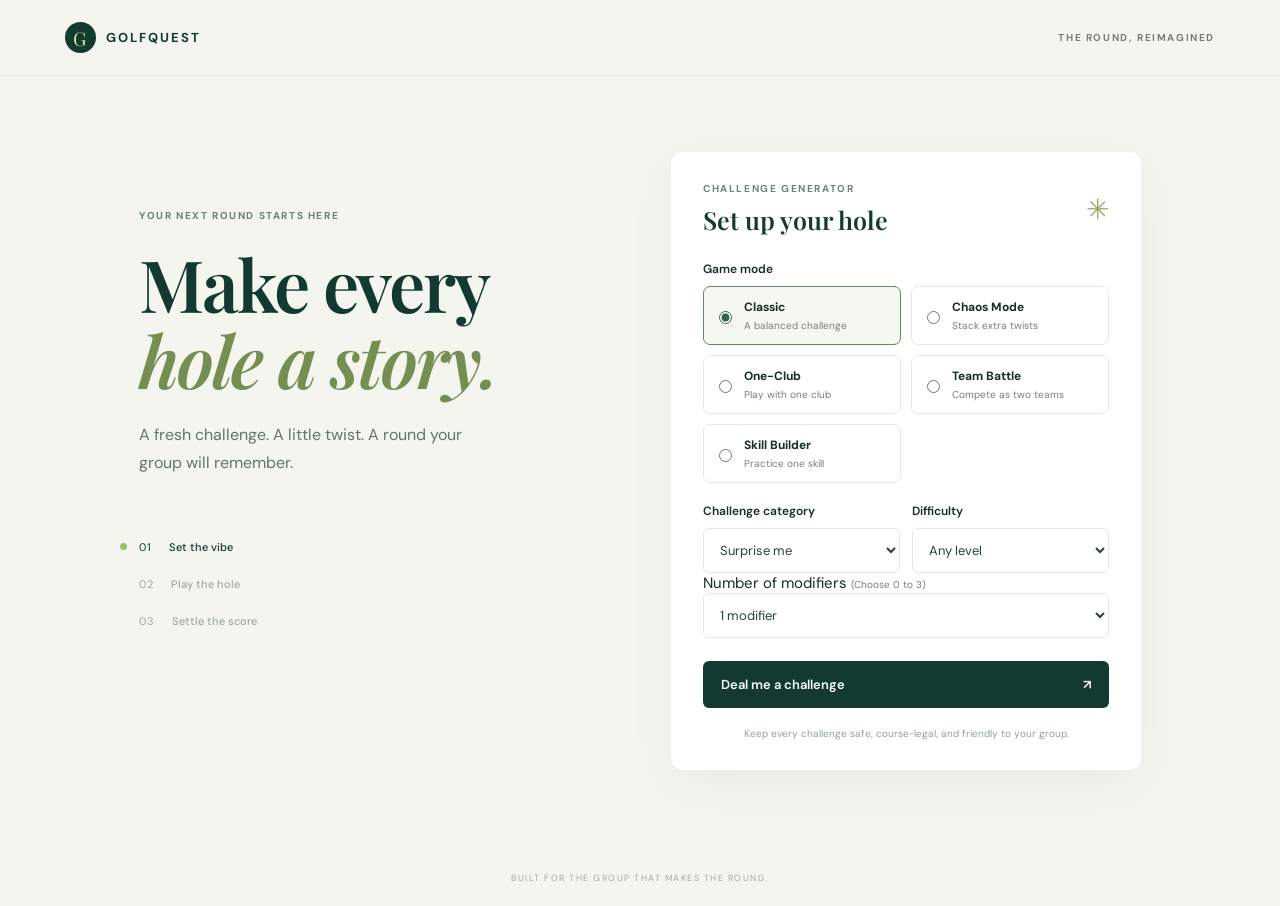
==== index.html @ 146878fa "put index in main" ====
<!doctype html>
<html lang="en">
<head>
  <meta charset="utf-8">
  <meta name="viewport" content="width=device-width, initial-scale=1">
  <meta name="theme-color" content="#123a31">
  <title>GolfQuest — Make every hole a story</title>
  <link rel="stylesheet" href="project/golfquest/style.css">
  <script src="project/golfquest/app.js" defer></script>
</head>
<body>
  <header class="topbar">
    <a class="brand" href="index.html" aria-label="GolfQuest home">
      <span class="brand-mark">G</span> GOLFQUEST
    </a>
    <span class="tagline">THE ROUND, REIMAGINED</span>
  </header>

  <main class="layout">
    <section class="intro">
      <p class="eyebrow">YOUR NEXT ROUND STARTS HERE</p>
      <h1>Make every<br><em>hole a story.</em></h1>
      <p class="lede">A fresh challenge. A little twist. A round your group will remember.</p>
      <div class="steps">
        <span class="step-active">01 <b>Set the vibe</b></span>
        <span>02 <b>Play the hole</b></span>
        <span>03 <b>Settle the score</b></span>
      </div>
    </section>

    <section class="panel" aria-labelledby="setup-heading">
      <div class="panel-head">
        <div>
          <p class="eyebrow">CHALLENGE GENERATOR</p>
          <h2 id="setup-heading">Set up your hole</h2>
        </div>
        <span class="spark" aria-hidden="true">✳</span>
      </div>

      <form id="challenge-form">
        <label>Game mode</label>
        <div class="mode-options">
          <label class="mode-card">
            <input type="radio" name="mode" value="classic" checked>
            <span><strong>Classic</strong><small>A balanced challenge</small></span>
          </label>
          <label class="mode-card">
            <input type="radio" name="mode" value="chaos">
            <span><strong>Chaos Mode</strong><small>Stack extra twists</small></span>
          </label>
          <label class="mode-card">
            <input type="radio" name="mode" value="one_club">
            <span><strong>One-Club</strong><small>Play with one club</small></span>
          </label>
          <label class="mode-card">
            <input type="radio" name="mode" value="team_battle">
            <span><strong>Team Battle</strong><small>Compete as two teams</small></span>
          </label>
          <label class="mode-card">
            <input type="radio" name="mode" value="skill_builder">
            <span><strong>Skill Builder</strong><small>Practice one skill</small></span>
          </label>
        </div>

        <div class="mode-fields" id="one-club-fields" hidden>
          <label for="club">Your one club for the round</label>
          <select id="club" name="club">
            <option value="random">Choose one for me</option>
            <option value="Driver">Driver</option>
            <option value="3-wood">3-wood</option>
            <option value="5-iron">5-iron</option>
            <option value="7-iron">7-iron</option>
            <option value="9-iron">9-iron</option>
            <option value="Pitching wedge">Pitching wedge</option>
            <option value="Sand wedge">Sand wedge</option>
            <option value="Putter">Putter</option>
          </select>
        </div>

        <div class="mode-fields" id="team-fields" hidden>
          <label for="team-a">Team names</label>
          <div class="fields">
            <input id="team-a" name="team-a" maxlength="24" value="Team A" aria-label="Team A name">
            <input id="team-b" name="team-b" maxlength="24" value="Team B" aria-label="Team B name">
          </div>
        </div>

        <div class="fields">
          <div>
            <label for="category">Challenge category</label>
            <select id="category" name="category">
              <option value="any">Surprise me</option>
              <option value="accuracy">Accuracy</option>
              <option value="creativity">Creativity</option>
              <option value="club_strategy">Club strategy</option>
              <option value="putting">Putting</option>
              <option value="approach">Approach play</option>
            </select>
          </div>
          <div>
            <label for="difficulty">Difficulty</label>
            <select id="difficulty" name="difficulty">
              <option value="any">Any level</option>
              <option value="easy">Easy</option>
              <option value="medium">Medium</option>
              <option value="hard">Hard</option>
            </select>
          </div>
        </div>

        <div id="modifier-controls">
          <label for="modifier-count">
            Number of modifiers
            <span class="hint" id="modifier-hint">(Choose 0 to 3)</span>
          </label>
          <select id="modifier-count" name="modifier-count">
            <option value="0">No modifiers</option>
            <option value="1" selected>1 modifier</option>
            <option value="2">2 modifiers</option>
            <option value="3">3 modifiers</option>
          </select>
        </div>

        <p class="error" id="error-message" role="alert" hidden></p>
        <button class="generate" type="submit">
          Deal me a challenge <span aria-hidden="true">↗</span>
        </button>
      </form>

      <section class="result" id="result" aria-live="polite" aria-labelledby="result-title" hidden>
        <div class="result-kicker">
          <span id="result-mode"></span>
          <span id="result-category"></span>
        </div>

        <div class="challenge-title">
          <div>
            <p class="eyebrow">YOUR CHALLENGE</p>
            <h3 id="result-title"></h3>
          </div>
          <span class="difficulty" id="result-difficulty"></span>
        </div>

        <p class="description" id="result-description"></p>
        <div class="mode-instruction" id="mode-instruction" hidden></div>

        <div class="bonus">
          <span>✦</span>
          <div>
            <strong>Bonus opportunity</strong>
            <p id="result-bonus"></p>
          </div>
        </div>

        <div id="modifier-results" hidden>
          <h4>Hole modifiers</h4>
          <div class="modifier-list" id="modifier-list"></div>
          <p class="points-total" id="points-total"></p>
        </div>

        <button class="again" id="generate-again" type="button">
          ↻ &nbsp; Generate another
        </button>
      </section>

      <p class="safety-note">
        Keep every challenge safe, course-legal, and friendly to your group.
      </p>
    </section>
  </main>

  <footer>BUILT FOR THE GROUP THAT MAKES THE ROUND.</footer>
</body>
</html>
---- project/golfquest/style.css ----
@import url('https://fonts.googleapis.com/css2?family=DM+Sans:wght@400;500;600;700&family=Playfair+Display:ital,wght@0,600;0,700;1,600;1,700&display=swap');

:root {
  --green: #123a31;
  --lime: #d5ef8b;
  --paper: #f4f5ef;
  --ink: #192c26;
  --muted: #718078;
  --line: #e4e9e2;
}

* { box-sizing: border-box; }
[hidden] { display: none !important; }

body {
  margin: 0;
  background: var(--paper);
  color: var(--ink);
  font: 15px 'DM Sans', sans-serif;
}

.topbar {
  height: 76px;
  padding: 0 max(calc((100vw - 1150px) / 2), 5vw);
  display: flex;
  align-items: center;
  justify-content: space-between;
  border-bottom: 1px solid #e7e9e2;
}

.brand {
  display: flex;
  align-items: center;
  gap: 10px;
  color: var(--green);
  font-size: 13px;
  font-weight: 700;
  letter-spacing: 2px;
  text-decoration: none;
}

.brand-mark {
  display: grid;
  place-items: center;
  width: 31px;
  height: 31px;
  border-radius: 50%;
  background: var(--green);
  color: var(--lime);
  font: 19px 'Playfair Display', serif;
}

.tagline, .eyebrow {
  color: var(--muted);
  font-size: 10px;
  font-weight: 700;
  letter-spacing: 1.6px;
}

.layout {
  display: grid;
  grid-template-columns: 1fr 470px;
  align-items: start;
  gap: 90px;
  max-width: 1050px;
  margin: 76px auto 80px;
  padding: 0 24px;
}

.intro { padding-top: 47px; }
.intro .eyebrow { color: #65836e; }

.intro h1 {
  margin: 23px 0;
  color: var(--green);
  font: 600 clamp(50px, 6vw, 72px) / 1.06 'Playfair Display', serif;
  letter-spacing: -2px;
}

.intro h1 em { color: #758f52; }

.lede {
  max-width: 350px;
  color: #65746d;
  font-size: 16px;
  line-height: 1.75;
}

.steps {
  display: flex;
  flex-direction: column;
  gap: 23px;
  margin-top: 63px;
  color: #9ca8a0;
  font-size: 11px;
  letter-spacing: 1px;
}

.steps span { display: flex; align-items: center; gap: 17px; }
.steps b { font-weight: 500; letter-spacing: 0; }
.steps .step-active { color: var(--green); }

.steps .step-active::before {
  position: absolute;
  width: 7px;
  height: 7px;
  margin-left: -19px;
  border-radius: 50%;
  background: #9abd69;
  content: '';
}

.panel {
  padding: 30px 32px;
  border-radius: 12px;
  background: #fff;
  box-shadow: 0 14px 50px #123a310d;
}

.panel-head {
  display: flex;
  align-items: center;
  justify-content: space-between;
  margin-bottom: 25px;
}

.panel-head .eyebrow { margin: 0 0 8px; }
.panel h2 { margin: 0; color: var(--green); font: 600 25px 'Playfair Display', serif; }
.spark { color: #93ad6e; font-size: 28px; }

form > label, .fields label {
  display: block;
  margin: 18px 0 9px;
  font-size: 12px;
  font-weight: 600;
}

.mode-options {
  display: grid;
  grid-template-columns: 1fr 1fr;
  gap: 10px;
}

.mode-card {
  display: flex;
  align-items: center;
  gap: 9px;
  margin: 0;
  padding: 12px 10px;
  border: 1px solid var(--line);
  border-radius: 7px;
  cursor: pointer;
}

.mode-card:has(input:checked) {
  border-color: #668960;
  background: #f5f8f1;
}

.mode-card input { accent-color: #37634d; }
.mode-card span { display: flex; flex-direction: column; gap: 4px; }
.mode-card strong { font-size: 12px; }
.mode-card small { color: var(--muted); font-size: 10px; }

select, .team-fields input {
  width: 100%;
  padding: 12px;
  border: 1px solid var(--line);
  border-radius: 6px;
  background: #fff;
  color: #294238;
  font: 13px 'DM Sans', sans-serif;
}

.mode-fields { margin-top: 14px; }
.team-fields .fields { grid-template-columns: 1fr 1fr; }

.fields {
  display: grid;
  grid-template-columns: 1fr 1fr;
  gap: 12px;
}

.fields label { margin-top: 20px; }
.hint { color: var(--muted); font-size: 10px; font-weight: 400; }

.generate {
  display: flex;
  justify-content: space-between;
  width: 100%;
  margin-top: 23px;
  padding: 15px 18px;
  border: 0;
  border-radius: 6px;
  background: var(--green);
  color: #fff;
  font: 600 13px 'DM Sans', sans-serif;
  cursor: pointer;
}

.generate:hover { background: #204e40; }

.error {
  padding: 10px;
  border-radius: 5px;
  background: #fff5f2;
  color: #a33;
  font-size: 12px;
}

.safety-note {
  margin: 19px 0 0;
  color: #91a098;
  font-size: 10px;
  text-align: center;
}

.result {
  margin-top: 26px;
  padding-top: 22px;
  border-top: 1px solid var(--line);
}

.result-kicker {
  display: flex;
  justify-content: space-between;
  color: #77916a;
  font-size: 9px;
  font-weight: 700;
  letter-spacing: 1.2px;
  text-transform: uppercase;
}

.challenge-title {
  display: flex;
  align-items: center;
  justify-content: space-between;
  margin-top: 20px;
}

.challenge-title .eyebrow { margin: 0 0 5px; }
.challenge-title h3 { margin: 0; color: var(--green); font: 600 23px 'Playfair Display', serif; }

.difficulty {
  padding: 6px 10px;
  border-radius: 20px;
  background: #edf3e6;
  color: #557346;
  font-size: 10px;
  letter-spacing: .7px;
  text-transform: uppercase;
}

.difficulty-medium { background: #fbf2df; color: #8c6d32; }
.difficulty-hard { background: #f7e8e2; color: #9a5e4e; }

.description {
  color: #55645c;
  font-size: 13px;
  line-height: 1.6;
}

.mode-instruction {
  margin: 13px 0;
  padding: 13px;
  border-left: 3px solid #93ad6e;
  border-radius: 4px;
  background: #f5f8f1;
  color: #425b46;
}

.mode-instruction strong { font-size: 12px; }

.mode-instruction p {
  margin: 5px 0 0;
  color: #5d6d61;
  font-size: 11px;
  line-height: 1.55;
}

.bonus {
  display: flex;
  gap: 11px;
  padding: 13px;
  border-radius: 7px;
  background: #f5f8f0;
  color: #546e41;
}

.bonus > span { font-size: 17px; }
.bonus strong, .modifier strong { font-size: 12px; }

.bonus p, .modifier p {
  margin: 4px 0 0;
  color: #6a776f;
  font-size: 11px;
  line-height: 1.5;
}

.result h4 {
  margin: 21px 0 9px;
  font-size: 11px;
  letter-spacing: .7px;
  text-transform: uppercase;
}

.modifier-list { display: grid; gap: 8px; }

.modifier {
  display: flex;
  align-items: flex-start;
  gap: 10px;
  padding: 11px;
  border: 1px solid var(--line);
  border-radius: 6px;
}

.modifier-icon { color: #879f62; }
.modifier > div { flex: 1; }

.points {
  color: #69864e;
  font-size: 11px;
  font-weight: 700;
  white-space: nowrap;
}

.points-total {
  color: #67766d;
  font-size: 11px;
  text-align: right;
}

.again {
  padding: 10px 13px;
  border: 1px solid #cbd6cd;
  border-radius: 5px;
  background: #fff;
  color: var(--green);
  font: 600 11px 'DM Sans', sans-serif;
  cursor: pointer;
}

.again:hover { background: #f5f8f1; }

footer {
  padding: 22px;
  color: #a2aaa4;
  font-size: 9px;
  letter-spacing: 1.5px;
  text-align: center;
}

@media (max-width: 820px) {
  .layout {
    grid-template-columns: 1fr;
    max-width: 530px;
    gap: 25px;
    margin: 45px auto;
  }

  .intro { padding-top: 0; }
  .intro h1 { margin: 15px 0; font-size: 55px; }
  .steps { display: none; }
  .lede { margin-bottom: 12px; }
  .tagline { font-size: 9px; }
}

@media (max-width: 480px) {
  .topbar { height: 62px; padding: 0 20px; }
  .layout { margin: 30px auto 45px; padding: 0 16px; }
  .panel { padding: 23px 19px; }
  .fields { grid-template-columns: 1fr; gap: 0; }
  .mode-card { padding: 10px 7px; }
  .mode-card small { font-size: 9px; }
}
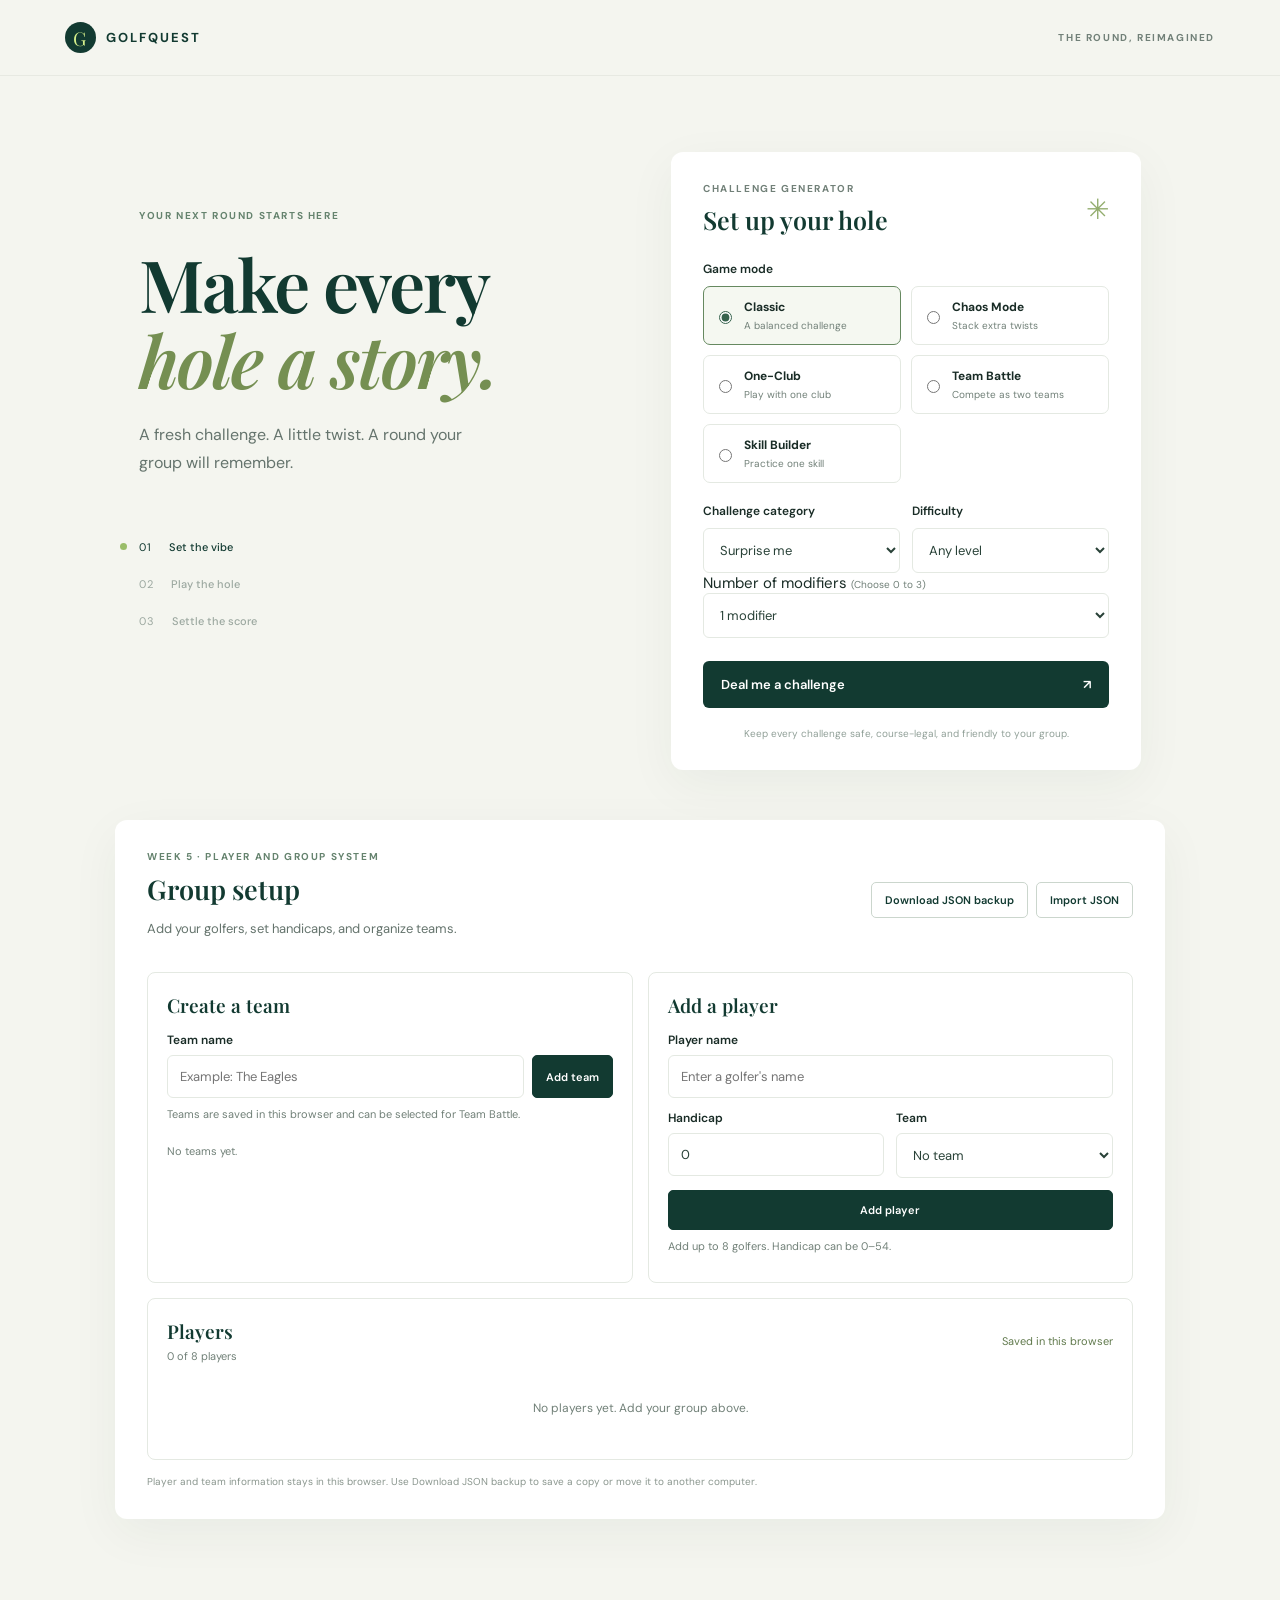
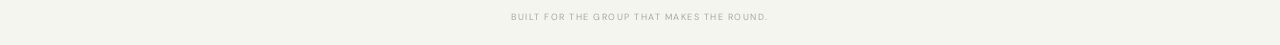
==== commit 49ace361: "added week 5" ====
--- a/index.html
+++ b/index.html
@@ -16,155 +16,232 @@
     <span class="tagline">THE ROUND, REIMAGINED</span>
   </header>
 
-  <main class="layout">
-    <section class="intro">
-      <p class="eyebrow">YOUR NEXT ROUND STARTS HERE</p>
-      <h1>Make every<br><em>hole a story.</em></h1>
-      <p class="lede">A fresh challenge. A little twist. A round your group will remember.</p>
-      <div class="steps">
-        <span class="step-active">01 <b>Set the vibe</b></span>
-        <span>02 <b>Play the hole</b></span>
-        <span>03 <b>Settle the score</b></span>
+  <main>
+    <div class="layout">
+      <section class="intro">
+        <p class="eyebrow">YOUR NEXT ROUND STARTS HERE</p>
+        <h1>Make every<br><em>hole a story.</em></h1>
+        <p class="lede">A fresh challenge. A little twist. A round your group will remember.</p>
+        <div class="steps">
+          <span class="step-active">01 <b>Set the vibe</b></span>
+          <span>02 <b>Play the hole</b></span>
+          <span>03 <b>Settle the score</b></span>
+        </div>
+      </section>
+
+      <section class="panel" aria-labelledby="setup-heading">
+        <div class="panel-head">
+          <div>
+            <p class="eyebrow">CHALLENGE GENERATOR</p>
+            <h2 id="setup-heading">Set up your hole</h2>
+          </div>
+          <span class="spark" aria-hidden="true">✳</span>
+        </div>
+
+        <form id="challenge-form">
+          <label>Game mode</label>
+
+          <div class="mode-options">
+            <label class="mode-card">
+              <input type="radio" name="mode" value="classic" checked>
+              <span><strong>Classic</strong><small>A balanced challenge</small></span>
+            </label>
+            <label class="mode-card">
+              <input type="radio" name="mode" value="chaos">
+              <span><strong>Chaos Mode</strong><small>Stack extra twists</small></span>
+            </label>
+            <label class="mode-card">
+              <input type="radio" name="mode" value="one_club">
+              <span><strong>One-Club</strong><small>Play with one club</small></span>
+            </label>
+            <label class="mode-card">
+              <input type="radio" name="mode" value="team_battle">
+              <span><strong>Team Battle</strong><small>Compete as two teams</small></span>
+            </label>
+            <label class="mode-card">
+              <input type="radio" name="mode" value="skill_builder">
+              <span><strong>Skill Builder</strong><small>Practice one skill</small></span>
+            </label>
+          </div>
+
+          <div class="mode-fields" id="one-club-fields" hidden>
+            <label for="club">Your one club for the round</label>
+            <select id="club" name="club">
+              <option value="random">Choose one for me</option>
+              <option>Driver</option>
+              <option>3-wood</option>
+              <option>5-iron</option>
+              <option>7-iron</option>
+              <option>9-iron</option>
+              <option>Pitching wedge</option>
+              <option>Sand wedge</option>
+              <option>Putter</option>
+            </select>
+          </div>
+
+          <div class="mode-fields" id="team-fields" hidden>
+            <label for="team-a">Battle teams</label>
+            <div class="fields">
+              <select id="team-a" aria-label="First battle team">
+                <option value="">Team A — select a team</option>
+              </select>
+              <select id="team-b" aria-label="Second battle team">
+                <option value="">Team B — select a team</option>
+              </select>
+            </div>
+            <p class="small-note">Create teams and assign players in Group Setup below.</p>
+          </div>
+
+          <div class="fields">
+            <div>
+              <label for="category">Challenge category</label>
+              <select id="category">
+                <option value="any">Surprise me</option>
+                <option value="accuracy">Accuracy</option>
+                <option value="creativity">Creativity</option>
+                <option value="club_strategy">Club strategy</option>
+                <option value="putting">Putting</option>
+                <option value="approach">Approach play</option>
+              </select>
+            </div>
+            <div>
+              <label for="difficulty">Difficulty</label>
+              <select id="difficulty">
+                <option value="any">Any level</option>
+                <option value="easy">Easy</option>
+                <option value="medium">Medium</option>
+                <option value="hard">Hard</option>
+              </select>
+            </div>
+          </div>
+
+          <div id="modifier-controls">
+            <label for="modifier-count">
+              Number of modifiers
+              <span class="hint" id="modifier-hint">(Choose 0 to 3)</span>
+            </label>
+            <select id="modifier-count">
+              <option value="0">No modifiers</option>
+              <option value="1" selected>1 modifier</option>
+              <option value="2">2 modifiers</option>
+              <option value="3">3 modifiers</option>
+            </select>
+          </div>
+
+          <p class="error" id="error-message" role="alert" hidden></p>
+          <button class="generate" type="submit">
+            Deal me a challenge <span aria-hidden="true">↗</span>
+          </button>
+        </form>
+
+        <section class="result" id="result" aria-live="polite" aria-labelledby="result-title" hidden>
+          <div class="result-kicker">
+            <span id="result-mode"></span>
+            <span id="result-category"></span>
+          </div>
+
+          <div class="challenge-title">
+            <div>
+              <p class="eyebrow">YOUR CHALLENGE</p>
+              <h3 id="result-title"></h3>
+            </div>
+            <span class="difficulty" id="result-difficulty"></span>
+          </div>
+
+          <p class="description" id="result-description"></p>
+          <div class="mode-instruction" id="mode-instruction" hidden></div>
+
+          <div class="bonus">
+            <span>✦</span>
+            <div>
+              <strong>Bonus opportunity</strong>
+              <p id="result-bonus"></p>
+            </div>
+          </div>
+
+          <div id="modifier-results" hidden>
+            <h4>Hole modifiers</h4>
+            <div class="modifier-list" id="modifier-list"></div>
+            <p class="points-total" id="points-total"></p>
+          </div>
+
+          <button class="again" id="generate-again" type="button">
+            ↻ &nbsp; Generate another
+          </button>
+        </section>
+
+        <p class="safety-note">
+          Keep every challenge safe, course-legal, and friendly to your group.
+        </p>
+      </section>
+    </div>
+
+    <section class="group-panel" aria-labelledby="group-heading">
+      <div class="group-heading">
+        <div>
+          <p class="eyebrow">WEEK 5 · PLAYER AND GROUP SYSTEM</p>
+          <h2 id="group-heading">Group setup</h2>
+          <p class="group-subtitle">Add your golfers, set handicaps, and organize teams.</p>
+        </div>
+        <div class="data-buttons">
+          <button type="button" class="secondary-button" id="export-json">Download JSON backup</button>
+          <button type="button" class="secondary-button" id="import-json-button">Import JSON</button>
+          <input type="file" id="import-json-file" accept="application/json,.json" hidden>
+        </div>
       </div>
-    </section>
-
-    <section class="panel" aria-labelledby="setup-heading">
-      <div class="panel-head">
-        <div>
-          <p class="eyebrow">CHALLENGE GENERATOR</p>
-          <h2 id="setup-heading">Set up your hole</h2>
-        </div>
-        <span class="spark" aria-hidden="true">✳</span>
+
+      <div class="manager-grid">
+        <section class="manager-card">
+          <h3>Create a team</h3>
+          <form id="team-form" class="compact-form">
+            <label for="new-team-name">Team name</label>
+            <div class="inline-form">
+              <input id="new-team-name" maxlength="24" placeholder="Example: The Eagles" required>
+              <button class="small-primary" type="submit">Add team</button>
+            </div>
+          </form>
+          <p class="small-note">Teams are saved in this browser and can be selected for Team Battle.</p>
+          <div id="team-list" class="saved-list"></div>
+        </section>
+
+        <section class="manager-card">
+          <h3>Add a player</h3>
+          <form id="player-form" class="compact-form">
+            <label for="player-name">Player name</label>
+            <input id="player-name" maxlength="32" placeholder="Enter a golfer's name" required>
+
+            <div class="fields player-fields">
+              <div>
+                <label for="player-handicap">Handicap</label>
+                <input id="player-handicap" type="number" min="0" max="54" step="0.1" value="0" required>
+              </div>
+              <div>
+                <label for="player-team">Team</label>
+                <select id="player-team"><option value="">No team</option></select>
+              </div>
+            </div>
+
+            <button class="small-primary add-player-button" type="submit">Add player</button>
+          </form>
+          <p class="small-note">Add up to 8 golfers. Handicap can be 0–54.</p>
+        </section>
       </div>
 
-      <form id="challenge-form">
-        <label>Game mode</label>
-        <div class="mode-options">
-          <label class="mode-card">
-            <input type="radio" name="mode" value="classic" checked>
-            <span><strong>Classic</strong><small>A balanced challenge</small></span>
-          </label>
-          <label class="mode-card">
-            <input type="radio" name="mode" value="chaos">
-            <span><strong>Chaos Mode</strong><small>Stack extra twists</small></span>
-          </label>
-          <label class="mode-card">
-            <input type="radio" name="mode" value="one_club">
-            <span><strong>One-Club</strong><small>Play with one club</small></span>
-          </label>
-          <label class="mode-card">
-            <input type="radio" name="mode" value="team_battle">
-            <span><strong>Team Battle</strong><small>Compete as two teams</small></span>
-          </label>
-          <label class="mode-card">
-            <input type="radio" name="mode" value="skill_builder">
-            <span><strong>Skill Builder</strong><small>Practice one skill</small></span>
-          </label>
-        </div>
-
-        <div class="mode-fields" id="one-club-fields" hidden>
-          <label for="club">Your one club for the round</label>
-          <select id="club" name="club">
-            <option value="random">Choose one for me</option>
-            <option value="Driver">Driver</option>
-            <option value="3-wood">3-wood</option>
-            <option value="5-iron">5-iron</option>
-            <option value="7-iron">7-iron</option>
-            <option value="9-iron">9-iron</option>
-            <option value="Pitching wedge">Pitching wedge</option>
-            <option value="Sand wedge">Sand wedge</option>
-            <option value="Putter">Putter</option>
-          </select>
-        </div>
-
-        <div class="mode-fields" id="team-fields" hidden>
-          <label for="team-a">Team names</label>
-          <div class="fields">
-            <input id="team-a" name="team-a" maxlength="24" value="Team A" aria-label="Team A name">
-            <input id="team-b" name="team-b" maxlength="24" value="Team B" aria-label="Team B name">
-          </div>
-        </div>
-
-        <div class="fields">
+      <section class="roster-card">
+        <div class="roster-heading">
           <div>
-            <label for="category">Challenge category</label>
-            <select id="category" name="category">
-              <option value="any">Surprise me</option>
-              <option value="accuracy">Accuracy</option>
-              <option value="creativity">Creativity</option>
-              <option value="club_strategy">Club strategy</option>
-              <option value="putting">Putting</option>
-              <option value="approach">Approach play</option>
-            </select>
-          </div>
-          <div>
-            <label for="difficulty">Difficulty</label>
-            <select id="difficulty" name="difficulty">
-              <option value="any">Any level</option>
-              <option value="easy">Easy</option>
-              <option value="medium">Medium</option>
-              <option value="hard">Hard</option>
-            </select>
-          </div>
-        </div>
-
-        <div id="modifier-controls">
-          <label for="modifier-count">
-            Number of modifiers
-            <span class="hint" id="modifier-hint">(Choose 0 to 3)</span>
-          </label>
-          <select id="modifier-count" name="modifier-count">
-            <option value="0">No modifiers</option>
-            <option value="1" selected>1 modifier</option>
-            <option value="2">2 modifiers</option>
-            <option value="3">3 modifiers</option>
-          </select>
-        </div>
-
-        <p class="error" id="error-message" role="alert" hidden></p>
-        <button class="generate" type="submit">
-          Deal me a challenge <span aria-hidden="true">↗</span>
-        </button>
-      </form>
-
-      <section class="result" id="result" aria-live="polite" aria-labelledby="result-title" hidden>
-        <div class="result-kicker">
-          <span id="result-mode"></span>
-          <span id="result-category"></span>
-        </div>
-
-        <div class="challenge-title">
-          <div>
-            <p class="eyebrow">YOUR CHALLENGE</p>
-            <h3 id="result-title"></h3>
-          </div>
-          <span class="difficulty" id="result-difficulty"></span>
-        </div>
-
-        <p class="description" id="result-description"></p>
-        <div class="mode-instruction" id="mode-instruction" hidden></div>
-
-        <div class="bonus">
-          <span>✦</span>
-          <div>
-            <strong>Bonus opportunity</strong>
-            <p id="result-bonus"></p>
-          </div>
-        </div>
-
-        <div id="modifier-results" hidden>
-          <h4>Hole modifiers</h4>
-          <div class="modifier-list" id="modifier-list"></div>
-          <p class="points-total" id="points-total"></p>
-        </div>
-
-        <button class="again" id="generate-again" type="button">
-          ↻ &nbsp; Generate another
-        </button>
+            <h3>Players</h3>
+            <p id="player-count" class="small-note">0 of 8 players</p>
+          </div>
+          <div class="storage-status" id="storage-status" aria-live="polite">Saved in this browser</div>
+        </div>
+        <div id="player-list" class="player-list">
+          <p class="empty-state">No players yet. Add your group above.</p>
+        </div>
       </section>
 
-      <p class="safety-note">
-        Keep every challenge safe, course-legal, and friendly to your group.
+      <p class="privacy-note">
+        Player and team information stays in this browser. Use Download JSON backup to save a copy or move it to another computer.
       </p>
     </section>
   </main>
--- a/project/golfquest/style.css
+++ b/project/golfquest/style.css
@@ -63,7 +63,7 @@
   align-items: start;
   gap: 90px;
   max-width: 1050px;
-  margin: 76px auto 80px;
+  margin: 76px auto 50px;
   padding: 0 24px;
 }
 
@@ -110,7 +110,7 @@
   content: '';
 }
 
-.panel {
+.panel, .group-panel {
   padding: 30px 32px;
   border-radius: 12px;
   background: #fff;
@@ -162,7 +162,7 @@
 .mode-card strong { font-size: 12px; }
 .mode-card small { color: var(--muted); font-size: 10px; }
 
-select, .team-fields input {
+select, .team-fields input, .compact-form input:not([type="file"]) {
   width: 100%;
   padding: 12px;
   border: 1px solid var(--line);
@@ -173,7 +173,6 @@
 }
 
 .mode-fields { margin-top: 14px; }
-.team-fields .fields { grid-template-columns: 1fr 1fr; }
 
 .fields {
   display: grid;
@@ -253,12 +252,7 @@
 
 .difficulty-medium { background: #fbf2df; color: #8c6d32; }
 .difficulty-hard { background: #f7e8e2; color: #9a5e4e; }
-
-.description {
-  color: #55645c;
-  font-size: 13px;
-  line-height: 1.6;
-}
+.description { color: #55645c; font-size: 13px; line-height: 1.6; }
 
 .mode-instruction {
   margin: 13px 0;
@@ -271,7 +265,7 @@
 
 .mode-instruction strong { font-size: 12px; }
 
-.mode-instruction p {
+.mode-instruction p, .bonus p, .modifier p {
   margin: 5px 0 0;
   color: #5d6d61;
   font-size: 11px;
@@ -289,21 +283,7 @@
 
 .bonus > span { font-size: 17px; }
 .bonus strong, .modifier strong { font-size: 12px; }
-
-.bonus p, .modifier p {
-  margin: 4px 0 0;
-  color: #6a776f;
-  font-size: 11px;
-  line-height: 1.5;
-}
-
-.result h4 {
-  margin: 21px 0 9px;
-  font-size: 11px;
-  letter-spacing: .7px;
-  text-transform: uppercase;
-}
-
+.result h4 { margin: 21px 0 9px; font-size: 11px; letter-spacing: .7px; text-transform: uppercase; }
 .modifier-list { display: grid; gap: 8px; }
 
 .modifier {
@@ -317,21 +297,10 @@
 
 .modifier-icon { color: #879f62; }
 .modifier > div { flex: 1; }
-
-.points {
-  color: #69864e;
-  font-size: 11px;
-  font-weight: 700;
-  white-space: nowrap;
-}
-
-.points-total {
-  color: #67766d;
-  font-size: 11px;
-  text-align: right;
-}
-
-.again {
+.points { color: #69864e; font-size: 11px; font-weight: 700; white-space: nowrap; }
+.points-total { color: #67766d; font-size: 11px; text-align: right; }
+
+.again, .secondary-button, .small-primary {
   padding: 10px 13px;
   border: 1px solid #cbd6cd;
   border-radius: 5px;
@@ -341,7 +310,106 @@
   cursor: pointer;
 }
 
-.again:hover { background: #f5f8f1; }
+.again { margin-top: 14px; }
+.again:hover, .secondary-button:hover { background: #f5f8f1; }
+
+.group-panel {
+  max-width: 1050px;
+  margin: 0 auto 70px;
+}
+
+.group-heading, .roster-heading {
+  display: flex;
+  align-items: center;
+  justify-content: space-between;
+  gap: 20px;
+}
+
+.group-heading .eyebrow { margin: 0 0 8px; color: #65836e; }
+.group-heading h2 { margin: 0; color: var(--green); font: 600 27px 'Playfair Display', serif; }
+.group-subtitle { color: #65746d; font-size: 13px; }
+.data-buttons { display: flex; flex-wrap: wrap; gap: 8px; }
+
+.manager-grid {
+  display: grid;
+  grid-template-columns: 1fr 1fr;
+  gap: 15px;
+  margin-top: 22px;
+}
+
+.manager-card, .roster-card {
+  padding: 19px;
+  border: 1px solid var(--line);
+  border-radius: 8px;
+}
+
+.manager-card h3, .roster-card h3 {
+  margin: 0 0 14px;
+  color: var(--green);
+  font: 600 19px 'Playfair Display', serif;
+}
+
+.compact-form label {
+  display: block;
+  margin: 12px 0 7px;
+  font-size: 12px;
+  font-weight: 600;
+}
+
+.inline-form { display: flex; gap: 8px; }
+.inline-form input { flex: 1; min-width: 0; }
+.small-primary { border-color: var(--green); background: var(--green); color: #fff; white-space: nowrap; }
+.small-primary:hover { background: #285b47; }
+.player-fields { margin: 0 0 12px; }
+.player-fields label { margin-top: 12px; }
+.add-player-button { width: 100%; padding: 12px; }
+.small-note { margin: 8px 0; color: var(--muted); font-size: 11px; line-height: 1.5; }
+.saved-list { display: grid; gap: 7px; margin-top: 12px; }
+
+.saved-row {
+  display: flex;
+  align-items: center;
+  justify-content: space-between;
+  gap: 10px;
+  padding: 9px 10px;
+  border-radius: 5px;
+  background: #f5f8f1;
+  font-size: 12px;
+}
+
+.saved-row span { overflow-wrap: anywhere; }
+
+.remove-button {
+  border: 0;
+  background: transparent;
+  color: #8b5b4d;
+  font-size: 11px;
+  cursor: pointer;
+}
+
+.roster-card { margin-top: 15px; }
+.roster-heading { margin-bottom: 12px; }
+.roster-heading h3 { margin: 0; }
+.roster-heading .small-note { margin: 4px 0 0; }
+.storage-status { color: #617a4d; font-size: 11px; }
+.player-list { display: grid; gap: 8px; }
+
+.player-row {
+  display: grid;
+  grid-template-columns: 1.2fr .7fr 1fr auto;
+  align-items: center;
+  gap: 12px;
+  padding: 12px;
+  border: 1px solid var(--line);
+  border-radius: 6px;
+  font-size: 12px;
+}
+
+.player-row strong { color: var(--green); }
+.player-row span { color: #627169; }
+.empty-state { padding: 12px; color: var(--muted); font-size: 12px; text-align: center; }
+.privacy-note { margin: 14px 0 0; color: #8a968e; font-size: 10px; line-height: 1.5; }
+.small-note.error-text { color: #a33; }
 
 footer {
   padding: 22px;
@@ -364,6 +432,7 @@
   .steps { display: none; }
   .lede { margin-bottom: 12px; }
   .tagline { font-size: 9px; }
+  .group-panel { margin: 0 24px 50px; }
 }
 
 @media (max-width: 480px) {
@@ -373,4 +442,10 @@
   .fields { grid-template-columns: 1fr; gap: 0; }
   .mode-card { padding: 10px 7px; }
   .mode-card small { font-size: 9px; }
+  .group-panel { margin: 0 16px 40px; padding: 22px 18px; }
+  .group-heading, .roster-heading { align-items: flex-start; flex-direction: column; }
+  .manager-grid { grid-template-columns: 1fr; }
+  .player-row { grid-template-columns: 1fr 1fr auto; }
+  .player-row .player-team-name { grid-column: 1 / 3; }
+  .data-buttons { width: 100%; }
 }
